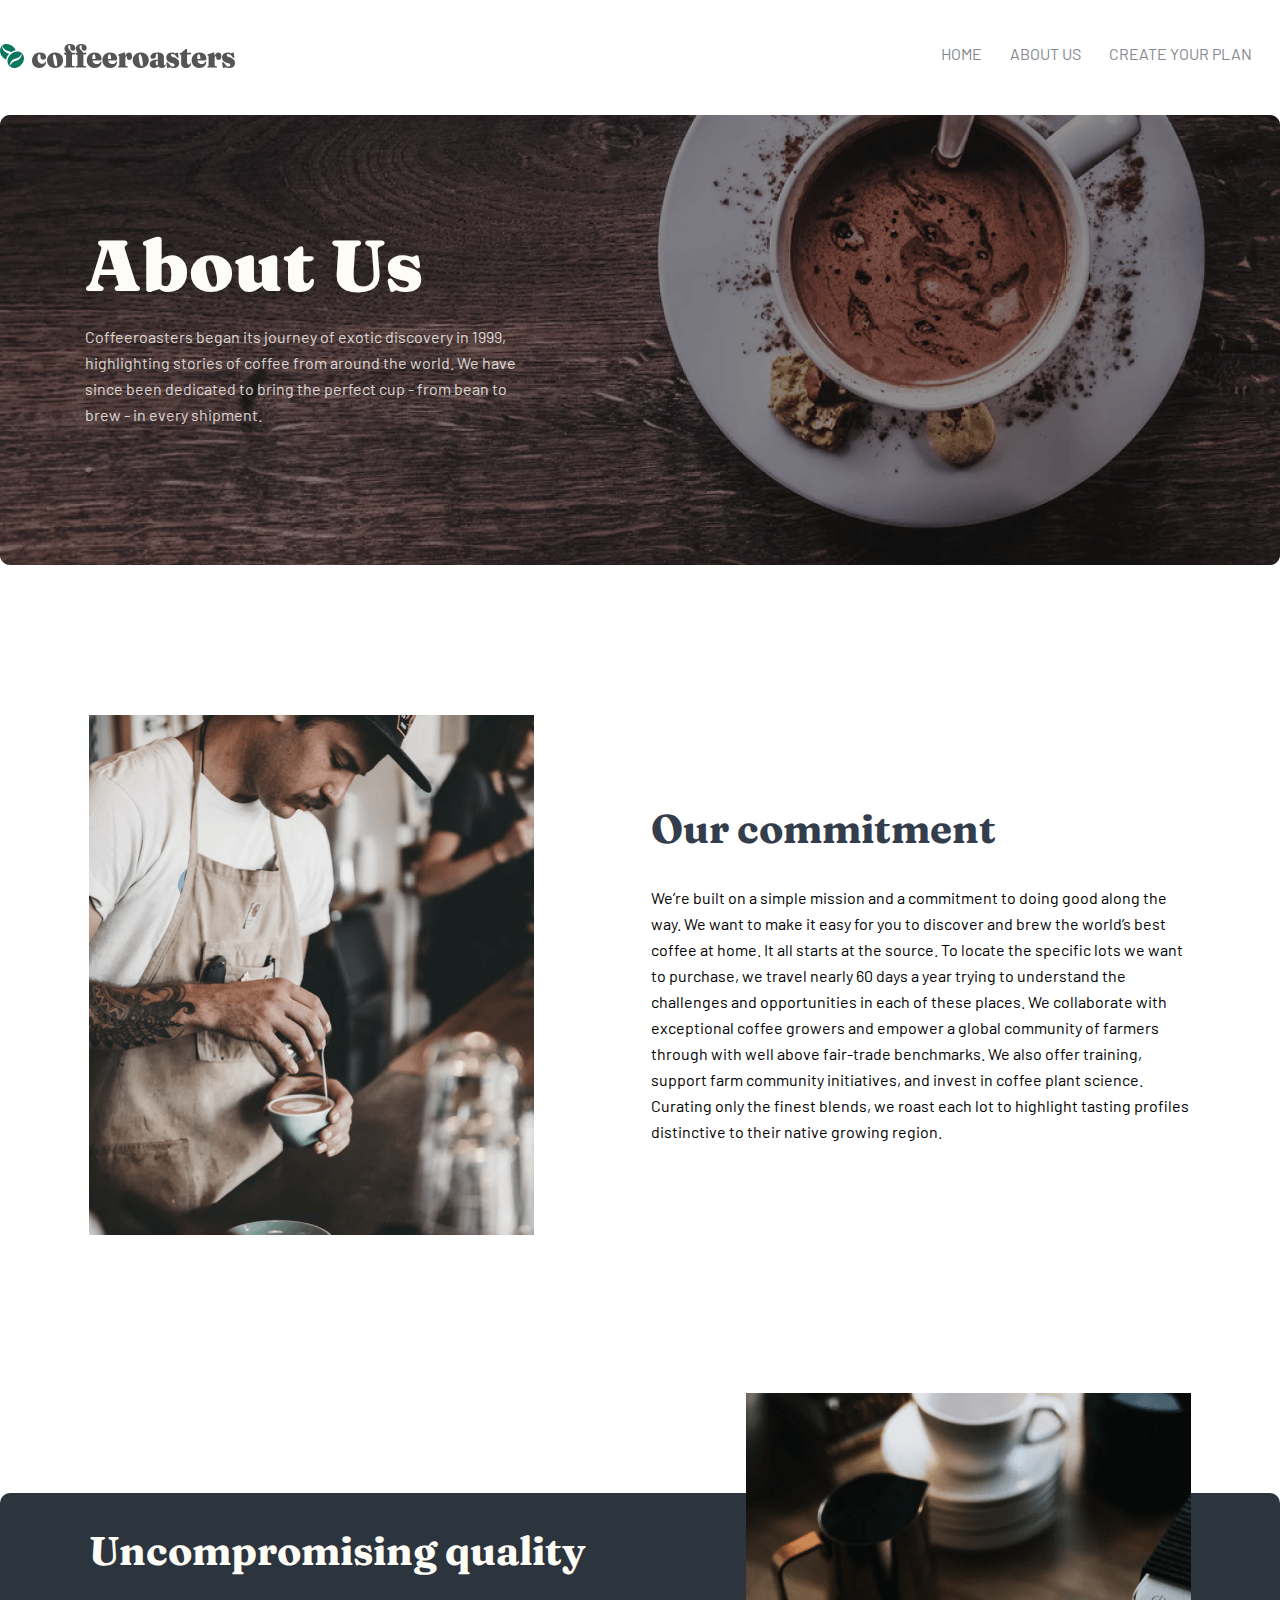
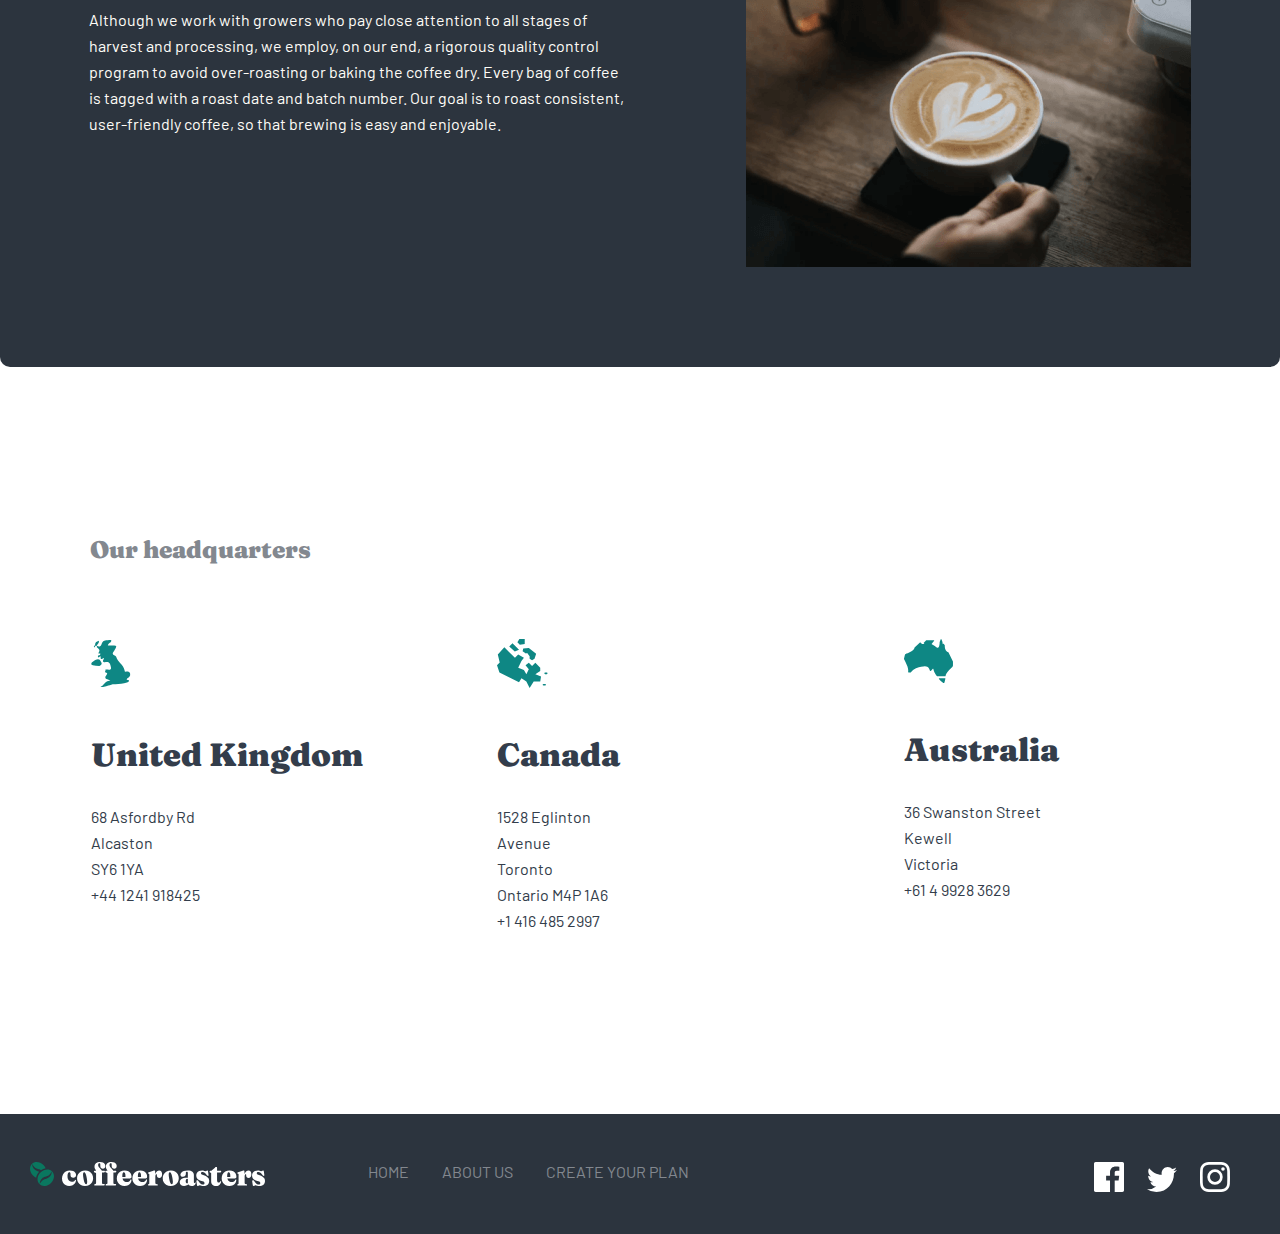
==== html/about.html @ ea072b9b "about qismi qo'shildi" ====
<!DOCTYPE html>
<html lang="en">
  <head>
    <meta charset="UTF-8" />
    <meta http-equiv="X-UA-Compatible" content="IE=edge" />
    <meta name="viewport" content="width=device-width, initial-scale=1.0" />
    <link rel="stylesheet" href="../css/normalize.css" />
    <link rel="stylesheet" href="../css/style.css" />
    <link rel="stylesheet" href="../css/fonts.css" />
    <!-- <link rel="stylesheet" href="../css/minifire.css" /> -->
    <title>About us</title>
  </head>
  <body>
    <!-- HEADER -->
    <header>
      <div class="header__hero container">
        <a class="hader__hero-logo" href=""
          ><img src="../images/home-img/svg/site-logo.svg" alt=""
        /></a>
        <nav class="hader__hero-nav">
          <ul class="hader__hero-list">
            <li class="header__hero-item">
              <a class="header__hero-link" href="../index.html">HOME</a>
            </li>
            <li class="header__hero-item">
              <a class="header__hero-link" href="">ABOUT US</a>
            </li>
            <li class="header__hero-item">
              <a class="header__hero-link" href="">Create your plan</a>
            </li>
          </ul>
        </nav>
      </div>
    </header>

    <main>
      <!-- section 1 -->
      <section>
        <div class="about__section-one section__one container">
          <h1 class="section__one-title">About Us</h1>
          <p class="section__one-text about__section-one-text">
            Coffeeroasters began its journey of exotic discovery in 1999,
            highlighting stories of coffee from around the world. We have since
            been dedicated to bring the perfect cup - from bean to brew - in
            every shipment.
          </p>
        </div>
      </section>
      <!-- section 2 -->
      <section>
        <div class="about__section-two container">
          <img
            src="../images/about-img/png/Our-commitment.png"
            alt=""
            srcset="
              ../images/about-img/png/Our-commitment.png    1x,
              ../images/about-img/png/Our-commitment@2x.png 2x
            "
            width="445px"
            height="520px"
          />
          <div class="about__section-two-right">
            <h2 class="about__section-two-title">Our commitment</h2>
            <p class="about__section-two-text">
              We’re built on a simple mission and a commitment to doing good
              along the way. We want to make it easy for you to discover and
              brew the world’s best coffee at home. It all starts at the source.
              To locate the specific lots we want to purchase, we travel nearly
              60 days a year trying to understand the challenges and
              opportunities in each of these places. We collaborate with
              exceptional coffee growers and empower a global community of
              farmers through with well above fair-trade benchmarks. We also
              offer training, support farm community initiatives, and invest in
              coffee plant science. Curating only the finest blends, we roast
              each lot to highlight tasting profiles distinctive to their native
              growing region.
            </p>
          </div>
        </div>
      </section>

      <!-- section 3 -->
      <section>
        <div class="about__section-three container">
          <div class="about__section-three-right">
            <h2 class="about__section-three-title">Uncompromising quality</h2>
            <p class="about__section-three-text">
              Although we work with growers who pay close attention to all
              stages of harvest and processing, we employ, on our end, a
              rigorous quality control program to avoid over-roasting or baking
              the coffee dry. Every bag of coffee is tagged with a roast date
              and batch number. Our goal is to roast consistent, user-friendly
              coffee, so that brewing is easy and enjoyable.
            </p>
          </div>
          <img
            src="../images/about-img/png/Uncompromising-quality.png"
            alt=""
            srcset="
              ../images/about-img/png/Uncompromising-quality.png,
              ../images/about-img/png/Uncompromising-quality.png@2x.png 2x
            "
            width="445px"
            height="474px"
          />
        </div>
      </section>

      <!-- section 4 -->
      <section>
        <div class="about__section-four container">
          <h4 class="about__section-four-title">Our headquarters</h4>
          <div class="about__section-four-boxs">
            <div class="about__section-four-box">
              <img src="../images/about-img/svg/United-Kingdom.svg " alt="" width="40" height="49" />
              <h1 class="about__section-four-h1">United Kingdom</h1>
              <p class="about__section-four-text">
                68 Asfordby Rd <br> Alcaston <br> SY6 1YA <br>
                <a class="about__section-four-link" href="+44 1241 918425">+44 1241 918425</a>
              </p>
            </div>
            <div class="about__section-four-box">
              <img src="../images/about-img/svg/Canada.svg " alt="" width="51" height="49" />
              <h1 class="about__section-four-h1">Canada</h1>
              <p class="about__section-four-text">
                1528 Eglinton Avenue <br> Toronto <br> Ontario M4P 1A6 <br>
                <a class="about__section-four-link" href="+1 416 485 2997">+1 416 485 2997</a>
              </p>
            </div>
            <div class="about__section-four-box">
              <img src="../images/about-img/svg/Australia.svg " alt="" width="49" height="44" />
              <h1 class="about__section-four-h1">Australia</h1>
              <p class="about__section-four-text">36 Swanston Street <br>
                Kewell <br>
                Victoria <br>
                <a class="about__section-four-link" href="+61 4 9928 3629">+61 4 9928 3629</a></p>
            </div>
          </div>
        </div>
      </section>
    </main>

    <!-- FOOTER -->
    <footer>
      <div class="footer container">
        <div class="footer__mini">
          <a class="footer-logo" href=""
            ><svg
              xmlns="http://www.w3.org/2000/svg"
              width="235"
              height="24"
              fill="none"
            >
              <path
                fill="#fff"
                fill-rule="evenodd"
                d="M74.751 22.86c0 .506-.255.76-.766.76H64.99a.745.745 0 0 1-.53-.19c-.136-.127-.204-.306-.204-.537a.77.77 0 0 1 .139-.48.977.977 0 0 1 .431-.297l.701-.215a.73.73 0 0 0 .408-.314c.098-.154.147-.375.147-.661v-9.554a.643.643 0 0 0-.115-.389c-.076-.104-.217-.2-.423-.289l-.946-.314c-.25-.121-.429-.25-.537-.388a.789.789 0 0 1-.163-.504c0-.199.067-.361.203-.488l.054-.045a.83.83 0 0 1 .508-.145h1.43l-.01-.097a1.345 1.345 0 0 0-.23-.556l-.554-.802a5.237 5.237 0 0 1-.554-1.066c-.163-.413-.244-.923-.244-1.529 0-1.443.489-2.597 1.466-3.462C66.944.433 68.336 0 70.14 0c1.163 0 2.127.187 2.893.562.766.375 1.34.873 1.72 1.496.38.622.57 1.303.57 2.041 0 .87-.226 1.524-.677 1.959-.45.435-1.029.653-1.735.653-.783 0-1.413-.254-1.891-.76-.478-.507-.717-1.18-.717-2.017V2.463c0-.386-.076-.67-.228-.851-.152-.182-.386-.273-.701-.273-.402 0-.706.138-.913.413-.206.276-.31.672-.31 1.19 0 .53.123 1.025.367 1.488.245.463.546.895.905 1.297.358.402.717.788 1.076 1.157.358.37.66.733.904 1.091l.07.108c.132.214.22.428.264.64l.015.087h2.414c.25 0 .442.052.578.157.136.105.204.267.204.488 0 .33-.141.6-.424.81-.282.209-.728.313-1.336.313H72.03v10.298c0 .309.046.546.138.71a.589.589 0 0 0 .448.298l1.402.215c.25.033.435.113.554.24.12.127.18.3.18.52Zm-32.092.38c-.978.474-2.118.71-3.422.71-1.38 0-2.616-.292-3.708-.876a6.4 6.4 0 0 1-2.584-2.537c-.63-1.107-.945-2.454-.945-4.041 0-1.532.329-2.901.986-4.108a7.379 7.379 0 0 1 2.746-2.86c1.174-.699 2.543-1.049 4.108-1.049 1.336 0 2.463.199 3.382.595.918.397 1.619.934 2.102 1.612a3.82 3.82 0 0 1 .726 2.273c0 .881-.253 1.573-.758 2.074-.506.501-1.193.752-2.062.752-.891 0-1.568-.256-2.03-.768-.461-.513-.692-1.215-.692-2.108v-1.058c0-.54-.098-.947-.294-1.223-.195-.275-.472-.413-.83-.413-.36 0-.682.146-.97.438-.288.292-.511.73-.669 1.314-.157.584-.236 1.306-.236 2.165 0 1.234.182 2.27.546 3.108.364.837.861 1.465 1.491 1.884.63.419 1.348.628 2.152.628s1.477-.118 2.02-.355c.544-.237.962-.637 1.256-1.199.163-.154.29-.253.383-.297a.622.622 0 0 1 .269-.066.374.374 0 0 1 .269.157c.07.093.1.24.09.438-.088 1.08-.42 2.033-.995 2.86-.576.826-1.353 1.476-2.33 1.95Zm16.568-.33c-1.222.671-2.643 1.007-4.262 1.007-1.576 0-2.958-.328-4.148-.983a7.068 7.068 0 0 1-2.78-2.72c-.662-1.156-.993-2.495-.993-4.016 0-1.454.347-2.763 1.043-3.925.695-1.163 1.657-2.086 2.885-2.769 1.227-.683 2.64-1.025 4.237-1.025 1.587 0 2.972.33 4.156.992a7.106 7.106 0 0 1 2.771 2.744c.663 1.168.994 2.518.994 4.05 0 1.454-.345 2.757-1.035 3.909-.69 1.151-1.646 2.063-2.868 2.735Zm-3.023-.712c-.337.067-.666-.082-.986-.446-.321-.364-.625-.975-.913-1.835-.288-.86-.563-1.989-.823-3.388-.25-1.4-.392-2.551-.424-3.455-.033-.903.032-1.586.196-2.05.163-.462.412-.732.75-.81.336-.065.665.083.985.447.32.364.628.975.921 1.835.294.86.57 1.989.831 3.388.261 1.4.405 2.554.432 3.463.027.91-.043 1.595-.212 2.058-.168.463-.42.727-.758.793Zm29.158 1.422c.51 0 .766-.254.766-.76 0-.22-.06-.394-.18-.521-.119-.127-.304-.207-.553-.24l-1.402-.215a.589.589 0 0 1-.448-.297c-.093-.165-.139-.402-.139-.711V10.578h1.157c.609 0 1.054-.104 1.337-.313.282-.21.423-.48.423-.81 0-.22-.067-.383-.203-.488-.136-.105-.329-.157-.579-.157h-2.414l-.015-.087a1.998 1.998 0 0 0-.264-.64l-.07-.108a8.285 8.285 0 0 0-.904-1.09c-.359-.37-.717-.756-1.076-1.158a6.525 6.525 0 0 1-.904-1.297 3.138 3.138 0 0 1-.367-1.488c0-.518.103-.914.31-1.19.206-.275.51-.413.912-.413.315 0 .55.09.701.273.152.181.228.465.228.85v1.472c0 .837.24 1.51.718 2.016.478.507 1.108.76 1.89.76.706 0 1.285-.217 1.736-.652.45-.435.676-1.088.676-1.959 0-.738-.19-1.419-.57-2.041-.38-.623-.954-1.121-1.72-1.496S82.678 0 81.515 0c-1.803 0-3.194.433-4.172 1.298-.978.865-1.467 2.019-1.467 3.462 0 .606.081 1.116.245 1.53.163.412.347.768.554 1.065l.554.802c.122.178.198.363.229.556l.011.097h-1.43a.83.83 0 0 0-.509.145L75.477 9a.637.637 0 0 0-.204.488c0 .198.054.366.163.504.109.137.288.267.538.388l.945.314c.207.088.348.185.424.29a.643.643 0 0 1 .114.388v9.554c0 .286-.049.507-.147.66a.73.73 0 0 1-.407.315l-.701.215a.977.977 0 0 0-.432.297.77.77 0 0 0-.138.48c0 .231.067.41.203.537.136.127.313.19.53.19h8.997Zm12.762-.48c-1.054.54-2.271.81-3.651.81-1.521 0-2.858-.316-4.01-.95a6.822 6.822 0 0 1-2.697-2.661c-.647-1.14-.97-2.46-.97-3.959 0-1.576.313-2.956.937-4.14a6.684 6.684 0 0 1 2.714-2.769c1.184-.661 2.608-.992 4.27-.992 1.413 0 2.63.279 3.651.835 1.022.557 1.807 1.311 2.355 2.264.549.954.823 2.014.823 3.182 0 .507-.135.907-.407 1.199l-.065.064c-.268.25-.637.374-1.108.374h-7.451l.016.076c.197.907.535 1.634 1.013 2.18.815.931 1.901 1.397 3.26 1.397.869 0 1.638-.199 2.306-.596.668-.396 1.116-.947 1.344-1.652.131-.144.248-.24.351-.29a.64.64 0 0 1 .269-.074c.108 0 .201.044.277.132.076.088.114.237.114.447a5.31 5.31 0 0 1-.88 2.966c-.587.898-1.407 1.617-2.461 2.157Zm-5.78-8.068a12.888 12.888 0 0 1-.023-.791c0-1.036.076-1.851.229-2.446.152-.595.347-1.017.586-1.265.24-.248.506-.372.799-.372.38 0 .736.325 1.067.976.332.65.498 1.73.498 3.24 0 .462-.207.693-.62.693h-2.533l-.002-.035Zm21.361 8.069c-1.054.54-2.271.81-3.651.81-1.521 0-2.857-.317-4.009-.951a6.825 6.825 0 0 1-2.698-2.661c-.646-1.14-.969-2.46-.969-3.959 0-1.576.312-2.956.937-4.14a6.682 6.682 0 0 1 2.714-2.769c1.184-.661 2.607-.992 4.27-.992 1.412 0 2.629.279 3.651.835 1.021.557 1.806 1.311 2.355 2.264.549.954.823 2.014.823 3.182 0 .507-.136.907-.407 1.199l-.065.064c-.268.25-.638.374-1.109.374h-7.451l.016.076c.198.907.536 1.634 1.013 2.18.815.931 1.902 1.397 3.26 1.397.869 0 1.638-.199 2.306-.596.669-.396 1.117-.947 1.345-1.652.13-.144.247-.24.35-.29a.644.644 0 0 1 .269-.074c.109 0 .201.044.277.132.076.088.114.237.114.447a5.31 5.31 0 0 1-.88 2.966c-.586.898-1.407 1.617-2.461 2.157Zm-5.779-8.07a13.39 13.39 0 0 1-.023-.79c0-1.036.076-1.851.228-2.446.152-.595.348-1.017.587-1.265s.505-.372.799-.372c.38 0 .736.325 1.067.976.331.65.497 1.73.497 3.24 0 .462-.206.693-.619.693h-2.534l-.002-.035Zm19.674 8.342c-.136.138-.334.207-.595.207h-8.149c-.239 0-.427-.066-.563-.198-.135-.133-.203-.315-.203-.546 0-.176.04-.322.122-.438.081-.116.193-.223.334-.322l.375-.15a.55.55 0 0 0 .293-.313c.055-.143.082-.38.082-.71v-8.398c0-.264-.03-.454-.09-.57a.619.619 0 0 0-.301-.272l-.424-.05a1.04 1.04 0 0 1-.334-.281.637.637 0 0 1-.106-.38c0-.177.054-.334.163-.471.108-.138.293-.257.554-.356l4.629-1.339c.271-.11.499-.187.684-.231a2.09 2.09 0 0 1 .473-.066c.185 0 .323.066.415.198l.03.048c.076.138.129.36.158.663l.124 2.568.028-.094a6.54 6.54 0 0 1 .182-.515c.397-.986.921-1.72 1.573-2.199.652-.479 1.364-.719 2.135-.719.934 0 1.652.314 2.151.942.5.629.75 1.582.75 2.86 0 1.267-.261 2.198-.782 2.793-.522.595-1.195.893-2.021.893-.804 0-1.399-.204-1.785-.612-.386-.407-.589-.986-.611-1.735l-.016-.661c-.011-.254-.06-.452-.147-.595-.087-.144-.228-.215-.424-.215-.195 0-.367.102-.513.306-.147.203-.258.515-.334.933-.076.42-.114.954-.114 1.604v5.818c0 .309.048.554.146.736.098.181.25.294.457.338l1.222.248c.228.033.391.119.489.256a.82.82 0 0 1 .147.488c0 .22-.068.4-.204.537Zm13.031.504c1.619 0 3.039-.336 4.262-1.008 1.222-.672 2.178-1.584 2.868-2.735.69-1.152 1.035-2.455 1.035-3.91 0-1.531-.331-2.881-.994-4.05a7.104 7.104 0 0 0-2.771-2.743c-1.184-.661-2.569-.992-4.156-.992-1.597 0-3.01.342-4.238 1.025-1.227.683-2.189 1.606-2.884 2.769-.696 1.162-1.043 2.47-1.043 3.925 0 1.521.331 2.86.994 4.017a7.068 7.068 0 0 0 2.779 2.719c1.189.655 2.572.983 4.148.983Zm.252-2.165c.321.364.65.513.986.446.337-.066.59-.33.758-.793.169-.463.239-1.149.212-2.058-.027-.909-.171-2.063-.432-3.463s-.538-2.529-.831-3.388c-.293-.86-.6-1.471-.921-1.835-.32-.364-.649-.512-.986-.446-.337.077-.587.347-.75.81-.163.463-.228 1.146-.195 2.05.032.903.174 2.055.423 3.454.261 1.4.536 2.529.824 3.388.288.86.592 1.471.912 1.835Zm20.838 2.198c.913 0 1.663-.168 2.249-.504.587-.336 1.024-.735 1.312-1.198.288-.463.432-.887.432-1.273a.748.748 0 0 0-.106-.413.323.323 0 0 0-.285-.165.323.323 0 0 0-.147.033.331.331 0 0 0-.114.099c-.054.198-.138.336-.252.413a.644.644 0 0 1-.367.116c-.185 0-.323-.064-.416-.19-.092-.127-.138-.295-.138-.504v-7.306c0-1.455-.492-2.581-1.475-3.38-.984-.8-2.524-1.199-4.621-1.199-1.63 0-2.991.204-4.083.612-1.092.408-1.912.928-2.461 1.562-.548.633-.823 1.28-.823 1.942 0 .705.204 1.242.611 1.612.408.369.997.553 1.769.553.945 0 1.689-.256 2.233-.768.543-.513.815-1.177.815-1.992v-1.256c0-.309.095-.548.285-.72.19-.17.426-.255.709-.255.304 0 .546.113.725.338.179.226.269.532.269.918v4.818l-.087-.019a5.463 5.463 0 0 0-.911-.087l-.175-.002c-2.337 0-4.078.397-5.224 1.19-1.146.794-1.72 1.901-1.72 3.323 0 1.08.394 1.967 1.182 2.661.788.694 1.834 1.041 3.137 1.041a6.31 6.31 0 0 0 2.739-.603c.635-.302 1.152-.698 1.549-1.188l.023-.03.024.075c.125.357.354.677.688.96l.103.084c.603.468 1.454.702 2.551.702Zm-5.615-3.115a1.25 1.25 0 0 0 1.052.537l.093-.003c.185-.013.364-.065.538-.155l.053-.03v-4.242l-.081-.025a2.533 2.533 0 0 0-.652-.074c-.424 0-.764.198-1.019.595-.255.397-.383.98-.383 1.752 0 .738.133 1.287.399 1.645ZM173.212 24c1.934 0 3.417-.446 4.449-1.339 1.033-.892 1.549-2.11 1.549-3.653 0-.936-.174-1.757-.522-2.462-.348-.706-.956-1.331-1.825-1.877-.87-.545-2.092-1.06-3.668-1.545-.586-.187-1.04-.377-1.361-.57-.32-.193-.54-.4-.66-.62a1.474 1.474 0 0 1-.179-.71c0-.376.136-.678.408-.91.271-.231.673-.347 1.206-.347.739 0 1.437.248 2.094.744.657.496 1.383 1.344 2.176 2.545.206.254.413.438.619.554.207.116.402.151.587.107a.576.576 0 0 0 .424-.454c.054-.237.043-.576-.033-1.017l-.424-3.041c-.043-.32-.125-.545-.244-.678a.607.607 0 0 0-.473-.198c-.174 0-.391.06-.652.182-.26.121-.519.245-.774.372-.255.126-.448.19-.578.19-.12 0-.297-.066-.53-.199-.234-.132-.562-.264-.986-.396-.424-.133-.973-.199-1.646-.199-1.12 0-2.127.204-3.024.612-.896.408-1.603.989-2.119 1.744-.516.754-.774 1.655-.774 2.702 0 .926.193 1.736.579 2.43.386.694.975 1.29 1.768 1.785.793.496 1.793.898 2.999 1.207.782.209 1.383.421 1.801.636.418.215.706.45.864.703.158.253.236.534.236.843 0 .407-.136.743-.407 1.008-.272.264-.685.396-1.239.396a3.415 3.415 0 0 1-1.491-.338c-.473-.226-.959-.615-1.459-1.166-.5-.55-1.059-1.306-1.679-2.264a1.524 1.524 0 0 0-.627-.53.84.84 0 0 0-.709.018c-.228.088-.375.275-.44.561-.065.287-.049.64.049 1.058l.505 3.29c.076.33.185.55.326.66.141.11.293.166.456.166.185 0 .41-.06.677-.182l.798-.364c.266-.12.481-.181.644-.181.163 0 .378.06.644.181.266.122.614.243 1.043.364.429.121.97.182 1.622.182Zm15.451-.62c-.717.38-1.565.57-2.543.57-1.651 0-2.893-.402-3.724-1.206-.831-.805-1.247-2.072-1.247-3.802v-7.47c0-.232-.022-.409-.065-.53-.043-.121-.152-.22-.326-.297l-.766-.248c-.185-.088-.304-.196-.359-.323a1.204 1.204 0 0 1-.081-.47c0-.232.081-.422.244-.57a.861.861 0 0 1 .603-.224h.799a.543.543 0 0 0 .31-.116c.108-.077.255-.231.44-.463l3.015-2.529a2.83 2.83 0 0 1 .652-.603 1.21 1.21 0 0 1 .652-.206c.25 0 .445.077.587.231l.044.055c.112.154.168.378.168.672l-.001 2.959h3.407c.239 0 .424.052.554.157.131.105.196.267.196.488 0 .308-.136.572-.408.793l-.06.046c-.274.19-.689.284-1.244.284h-2.445l.001 7.538c0 .826.138 1.438.415 1.834.277.397.682.596 1.214.596.229 0 .441-.05.636-.15.196-.099.372-.228.53-.388a4.42 4.42 0 0 0 .448-.537c.141-.198.277-.397.408-.595a.242.242 0 0 1 .285.058c.081.082.117.25.106.504-.076.893-.324 1.678-.742 2.355a4.364 4.364 0 0 1-1.703 1.587Zm10.676.57c1.379 0 2.596-.27 3.65-.81 1.054-.54 1.875-1.259 2.462-2.157.586-.898.88-1.887.88-2.966 0-.21-.038-.359-.114-.447a.356.356 0 0 0-.278-.132.636.636 0 0 0-.268.074 1.24 1.24 0 0 0-.351.29c-.228.705-.676 1.256-1.345 1.652-.668.397-1.437.596-2.306.596-1.358 0-2.445-.466-3.26-1.397-.477-.546-.815-1.273-1.013-2.18l-.016-.076h7.451c.472 0 .841-.125 1.109-.373l.065-.065c.271-.292.407-.692.407-1.199 0-1.168-.274-2.228-.823-3.181-.549-.954-1.334-1.708-2.355-2.265-1.022-.556-2.238-.835-3.651-.835-1.662 0-3.086.33-4.27.992a6.682 6.682 0 0 0-2.714 2.769c-.625 1.184-.937 2.564-.937 4.14 0 1.499.323 2.818.97 3.959A6.816 6.816 0 0 0 195.329 23c1.152.634 2.488.95 4.01.95Zm-2.152-9.669c0 .274.008.537.023.79l.002.036h2.534c.413 0 .619-.231.619-.694 0-1.51-.165-2.59-.497-3.24-.331-.65-.687-.975-1.067-.975-.294 0-.56.124-.799.372s-.435.67-.587 1.265c-.152.595-.228 1.41-.228 2.446Zm19.102 9.339c.261 0 .459-.069.595-.207a.732.732 0 0 0 .204-.537.82.82 0 0 0-.147-.488c-.098-.137-.261-.223-.489-.256l-1.222-.248a.647.647 0 0 1-.457-.338c-.097-.182-.146-.427-.146-.736v-5.818c0-.65.038-1.185.114-1.604.076-.418.187-.73.334-.934.147-.203.318-.305.513-.305.196 0 .337.071.424.215.087.143.136.341.147.595l.016.66c.022.75.225 1.329.611 1.736.386.408.981.612 1.785.612.826 0 1.499-.298 2.021-.893.522-.595.782-1.526.782-2.793 0-1.278-.25-2.231-.749-2.86-.5-.628-1.217-.942-2.152-.942-.771 0-1.483.24-2.135.72-.652.479-1.176 1.212-1.573 2.198a6.973 6.973 0 0 0-.182.515l-.028.095-.124-2.569c-.029-.304-.081-.525-.158-.663l-.029-.048c-.093-.132-.231-.198-.416-.198-.13 0-.288.022-.473.066a4.95 4.95 0 0 0-.684.231l-4.629 1.34c-.261.098-.446.217-.554.355a.738.738 0 0 0-.163.47c0 .155.035.282.106.38.07.1.182.194.334.282l.424.05a.619.619 0 0 1 .301.272c.06.116.09.306.09.57v8.397c0 .33-.027.568-.082.71a.55.55 0 0 1-.293.315l-.375.149c-.141.099-.253.206-.334.322a.739.739 0 0 0-.122.438c0 .231.068.413.203.546.136.132.324.198.563.198h8.149Zm17.163-.959c-1.033.893-2.516 1.339-4.45 1.339-.652 0-1.192-.06-1.622-.182a7.492 7.492 0 0 1-1.043-.364c-.266-.12-.481-.181-.644-.181-.163 0-.377.06-.643.181l-.799.364c-.266.121-.492.182-.676.182a.731.731 0 0 1-.457-.165c-.141-.11-.25-.33-.326-.661l-.505-3.29c-.098-.418-.114-.771-.049-1.058.065-.286.212-.473.44-.561a.84.84 0 0 1 .709-.017c.234.1.443.275.628.529.619.958 1.179 1.713 1.678 2.264.5.551.987.94 1.459 1.166.473.226.97.338 1.492.338.554 0 .967-.132 1.238-.396.272-.265.408-.6.408-1.009 0-.308-.079-.589-.237-.843-.157-.253-.445-.487-.863-.702-.419-.215-1.019-.427-1.801-.636-1.207-.309-2.206-.711-2.999-1.207-.794-.496-1.383-1.09-1.769-1.785-.386-.694-.578-1.504-.578-2.43 0-1.047.258-1.948.774-2.702.516-.755 1.222-1.336 2.119-1.744.896-.408 1.904-.612 3.023-.612.674 0 1.222.066 1.646.199.424.132.753.264.986.396.234.133.41.199.53.199.13 0 .323-.064.579-.19.255-.127.513-.251.774-.372.26-.121.478-.182.652-.182.195 0 .353.066.472.198.12.133.201.358.245.678l.424 3.041c.076.441.086.78.032 1.017a.573.573 0 0 1-.424.454c-.184.044-.38.009-.586-.107-.207-.116-.413-.3-.62-.554-.793-1.2-1.518-2.05-2.176-2.545-.657-.496-1.355-.744-2.094-.744-.532 0-.934.116-1.206.347a1.136 1.136 0 0 0-.408.91c0 .253.06.49.18.71.119.22.339.427.66.62.32.193.774.383 1.361.57 1.575.485 2.798 1 3.667 1.545.869.546 1.478 1.171 1.825 1.877.348.705.522 1.526.522 2.462 0 1.543-.516 2.76-1.548 3.653Z"
                clip-rule="evenodd"
              />
              <path
                fill="#0A775F"
                fill-rule="evenodd"
                d="M13.49 3.003C9.974-.51 4.765-1.014 1.876 1.878-1.013 4.768-.508 9.978 3 13.49a10.606 10.606 0 0 0 3.153 2.164c.374-2.17 1.444-4.257 3.07-5.97a23.037 23.037 0 0 0-1.666-.511c-3.41-.936-5.106-3.782-5.502-7.118.328.394.626.807.923 1.219.577.8 1.15 1.594 1.929 2.234 1.21.997 2.538 1.381 3.992 1.802l.168.05a7.17 7.17 0 0 1 1.836.84c1.443-1.055 3.07-1.757 4.75-2.047a10.573 10.573 0 0 0-2.164-3.151ZM7.545 16.489c.224-2.173 1.277-4.299 2.964-5.986 3.515-3.512 8.724-4.019 11.613-1.125 2.89 2.89 2.387 8.1-1.126 11.613-1.688 1.688-3.813 2.74-5.987 2.965-.29.029-.576.044-.856.044-1.87 0-3.539-.655-4.769-1.886-1.416-1.414-2.07-3.412-1.839-5.625Zm5.14 1.784c1.153-.88 2.4-1.227 3.755-1.598 3.411-.936 5.105-3.781 5.502-7.117-.325.391-.62.802-.916 1.21-.578.803-1.154 1.6-1.935 2.243-1.214.998-2.546 1.383-4.006 1.806l-.155.045c-3.338.969-4.988 3.79-5.369 7.074.33-.395.63-.805.93-1.213.65-.886 1.293-1.761 2.195-2.45Z"
                clip-rule="evenodd"
              /></svg
          ></a>
          <nav class="footer-nav">
            <ul class="footer-list">
              <li class="footer-item">
                <a class="footer-link" href="">HOME</a>
              </li>
              <li class="footer-item">
                <a class="footer-link" href="">ABOUT US</a>
              </li>
              <li class="footer-item">
                <a class="footer-link" href="">Create your plan</a>
              </li>
            </ul>
          </nav>
        </div>
        <div class="icons">
          <a class="footer__icon" href=""
            ><svg
              xmlns="http://www.w3.org/2000/svg"
              width="30"
              height="30"
              fill="none"
            >
              <path
                fill="white"
                d="M28.344 0H1.656C.741 0 0 .741 0 1.656v26.689C0 29.259.741 30 1.656 30h14.369V18.383h-3.91v-4.528h3.91v-3.339c0-3.875 2.366-5.985 5.824-5.985 1.656 0 3.078.124 3.494.179v4.05l-2.398.001c-1.88 0-2.244.894-2.244 2.204v2.891h4.484l-.584 4.528h-3.9V30h7.645C29.26 30 30 29.259 30 28.344V1.656C30 .741 29.259 0 28.344 0Z"
              /></svg
          ></a>
          <a class="footer__icon" href=""
            ><svg
              xmlns="http://www.w3.org/2000/svg"
              width="30"
              height="25"
              fill="none"
            >
              <path
                fill="white"
                d="M30 2.96c-1.104.502-2.29.84-3.535.993A6.296 6.296 0 0 0 29.171.461a12.145 12.145 0 0 1-3.909 1.532A6.075 6.075 0 0 0 20.77 0c-3.974 0-6.894 3.802-5.996 7.748C9.66 7.486 5.125 4.973 2.089 1.155.476 3.99 1.252 7.702 3.993 9.58a6.014 6.014 0 0 1-2.787-.79c-.067 2.925 1.977 5.66 4.936 6.269a6.02 6.02 0 0 1-2.78.107c.783 2.508 3.056 4.332 5.75 4.383A12.156 12.156 0 0 1 0 22.165 17.112 17.112 0 0 0 9.435 25c11.428 0 17.884-9.897 17.494-18.773A12.713 12.713 0 0 0 30 2.96Z"
              /></svg
          ></a>
          <a class="footer__icon" href=""
            ><svg
              xmlns="http://www.w3.org/2000/svg"
              width="30"
              height="30"
              fill="none"
            >
              <path
                fill="white"
                fill-rule="evenodd"
                d="M15 0c-4.074 0-4.584.018-6.184.09C3.37.34.341 3.362.091 8.815.018 10.416 0 10.926 0 15s.018 4.585.09 6.185c.25 5.448 3.272 8.475 8.725 8.725 1.601.073 2.111.09 6.185.09s4.585-.017 6.185-.09c5.443-.25 8.478-3.273 8.724-8.725.074-1.6.091-2.111.091-6.185s-.017-4.584-.09-6.184C29.665 3.374 26.639.341 21.186.091 19.585.018 19.074 0 15 0Zm0 2.704c4.005 0 4.48.015 6.063.087 4.065.185 5.963 2.114 6.148 6.15.073 1.58.087 2.055.087 6.06 0 4.007-.015 4.48-.087 6.062-.186 4.03-2.08 5.963-6.148 6.148-1.583.073-2.055.088-6.063.088-4.005 0-4.48-.015-6.061-.088-4.075-.186-5.964-2.123-6.149-6.15-.072-1.58-.087-2.055-.087-6.06 0-4.006.016-4.48.087-6.062.186-4.034 2.08-5.964 6.149-6.149 1.582-.071 2.056-.086 6.061-.086ZM7.297 15a7.703 7.703 0 1 1 15.406 0 7.703 7.703 0 0 1-15.406 0ZM15 20a5 5 0 1 1 0-10 5 5 0 0 1 0 10Zm6.206-13.007a1.8 1.8 0 1 1 3.601.002 1.8 1.8 0 0 1-3.6-.002Z"
                clip-rule="evenodd"
              /></svg
          ></a>
        </div>
      </div>
    </footer>
  </body>
</html>
---- css/style.css ----
*::after,
*::before,
*{
    box-sizing: border-box;
    margin: 0;
    padding: 0;
}
html{
    height: 100%;
    font-size: 62.5%;
}
body{
    height: 100%;
    font-family: "Barlow";
    width: 100%;
    font-weight: 400;
    font-size: 1.6rem;
    display: flex;
    flex-direction: column;
}
.container{
    width: 100%;
    max-width: 1300px;
    margin: 0 auto ;
    padding: 0 30px;
}
main{
    flex-grow: 1;
}
ul li{
    list-style-type: none;
}
a{
    text-decoration: none;
}
h1, h2, h3, h4, h5, h6{
    font-family: "Fraunces 9pt";
} 

:root{
    /* color */
    --primary-color: #0E8784;
    --secondary-color: #333D4B;
    --pale-orange: #FDD6BA;
    --light-cream-big: #FEFCF7;
    --grey: #83888F;

    /* buttons-color */
    --button-hover: #66D2CF;
    --button-disabled: #E2DEDB;

    /* option color */
    --option-defoult-color: #F4F1EB;
    --option-hover-color: var(--pale-orange);

    /* font size */
    --main-font-size: 1.6rem;
    --main-line-height: 1.625;

    /* big title */
    --title-big: 15rem;
    --title-big-line: 0.48;

    /* h1 */
    --h1-size: 7.2rem;
    --h1-line: 1;

    /* h2 */
    --h2-size: 4rem;
    --h2-line: 1.2;

    /* font-weight */
    --main-font-weight: 400;

    /* font_family */
    --main-font:  "Barlow", 'Gill Sans', 'Gill Sans MT', Calibri, 'Trebuchet MS', sans-serif;

    /* nav size */

    --nav-font-size:1.2rem;
    --nav-line: 1.25;
}

/* header */
.header__hero {
    display: flex;
    justify-content: space-between;
    padding: 44px 0 ;
}
.hader__hero-list {
    display: flex;
}
.header__hero-item{
    margin-right: 28px;
}
.header__hero-link {
    text-transform: uppercase;
    color: var(--grey);
}
.header__hero-link:hover {
    color: var(--secondary-color);
}

/* main */
/* section 1 */

.section__one {
    width: auto;
    height: 600px;
    background-image: url(../images/home-img/png/Bitmap.png);
    padding: 114px 0;
    padding-left: 85px;
    background-position: cover;
    background-repeat: no-repeat;
}
.section__one-title {
    width: 493px;
    height: 145px;
    font-weight: 900;
    font-size: 7.2rem;
    line-height: 7.2rem;
    color: var(--light-cream-big);
}
.section__one-text {
    width: 445px;
    height: 78px;
    font-weight: 400;
    font-size: 1.6rem;
    line-height: 26px;
    color: var(--light-cream-big);
    margin-top: 32px;
    opacity: 80%;

}
.section__one-link {
    width: 217px;
    height: 56px;
    display: inline-block;
    margin-top: 56px;
    background-color: var(--primary-color);
    color: var(--light-cream-big);
    font-size: 1.8rem;
    line-height: 25px;
    font-weight: 900;
    font-family: "Fraunces 9pt";
    padding-top: 13px;
    padding-left: 38px;
    border-radius: 6px;
}
.section__one-link:hover {
    background-color: var(--button-hover);
}
/* section 2 */

.section__two {
    background-image: url(../images/home-img/png/Group-13.png);
    background-repeat: no-repeat;
    margin-left: 50px;
}
.section__two-mini{
    display: flex;
    padding-top: 130px;
    justify-content: center;
    margin-left: -50px;
}
.section__two-box {
    width: 256px;
    height: 398px;
    text-align: center;
    margin: 0 15px;
}
.section__two-title {
    width: 255px;
    height: 32px;
    color: var(--grey);
    font-size: 3.2rem;
    line-height: 32px;
    margin-top: 71px;
}
.section__two-text {
    width: 255px;
    height: 78px;
    font-size: 1.6rem;
    line-height: 26px;
    margin-top: 24px;
}
/* section 3 */

.section__three {
    width: auto;
    height: 577px;
    background-color: #2C343E;
    margin-top: 188px;
}
.section__three-mini {
    padding-top: 112px;
    padding-left: 370px;
    text-align: center;
}
.section__three-mini-title {
    font-weight: 900;
    width: 329px;
    height: 48px;
    line-height: 4.8rem;
    font-size: 4rem;
    color: #FEFCF7;
    margin-left: 100px;
}
.section__three-mini-text {
    width: 540px;
    height: 80px;
    font-size: 1.6rem;
    line-height: 2.6rem;
    color: #FEFCF7;
    opacity: 80%;
    margin-top: 32px;
}
.section__three-boxs {
    display: flex;
    justify-content: center;
    margin-top: 86px;
}
.section__three-box {
    width: 350px;
    height: 382px;
    background-color: #0E8784;
    margin: 0 15px;
    text-align: center;
}
.section__three-box-img {
    margin-top: 72px;
}
.section__three-box-title {
    font-weight: 900;
    width: 255px;
    height: 32px;
    color: #FEFCF7;
    font-size: 2.4rem;
    line-height: 32px;
    margin-top: 56px;
    margin-left: 47px;
}
.section__three-box-text {
    width: 255px;
    height: 78px;
    font-size: 1.6rem;
    line-height: 2.6rem;
    color: #FEFCF7;
    margin-top: 24px;
    margin-left: 47px;
}
/* section 4 */
.section__four{
    margin-top: 400px;
}
.boxs{
    margin-top: 80px;
    width: 760px;
    height: 1px;
    border: 2px solid #FDD6BA;
    background-color: #FDD6BA;
    display: flex;
    justify-content: space-between;
    align-items: center;
}
.box {
    display: inline-block;
    width: 31px;
    height: 31px;
    background-color: white;
    border: 2px solid #0E8784;
    border-radius: 100px;
}
.box:nth-child(1) {
    margin-left: -3px;    
}
.box:nth-child(3) {
    margin-left: -40px;    
}
.section__four-boxs {
    display: flex;
    margin-top: 67px;
}
.section__four-box:not(:first-child) {
    margin-left: 95px;
}
.section__four-box-title {
    width: 101px;
    height: 72px;
    font-weight: 900;
    font-size: 7.2rem;
    line-height: 7.2rem;
    color: #FDD6BA;
}
.section__four-box-subtitle {
    width: 255px;
    height: 72px;
    font-weight: 900;
    font-size: 3.2rem;
    line-height: 36px;
    color: #333D4B;
    margin-top: 38px;
}
.section__four-box-text {
    width: 285px;
    height: 130px;
    font-size: 1.6rem;
    line-height: 2.6rem;
    color: #333D4B;
    margin-top: 4.2rem;
}
.section__four-title{
    width: 255px;
    height: 32px;
    font-weight: 900;
    font-size: 2.4rem;
    line-height: 32px;
    color: #83888F;
}
/* footer */
footer{
    margin-top: 200px;
    background-color: #2C343E;
    width: auto;
    height: 120px;
    padding: 48px 0;
}
.footer__mini{
    display: flex;
}
.footer {
    display: flex;
    justify-content: space-between;
}
.footer-nav {
    display: flex;
}
.footer-list {
    display: flex;
    margin-left: 103px;
}
.footer-item:not(:last-child) {
    margin-right: 33px;
}
.footer-link {
    text-transform: uppercase;
    color: #83888F;
}
.footer-link:hover {
    color: #FEFCF7;
}
.footer__icon{
    margin-right: 20px;
}
.footer__icon svg:hover path{
    fill: #FDD6BA;
}


/* ABOUT */
.about__section-one{
    background-image: url(../images/about-img/png/hero-bg-img.png);
}
.about__section-one-text{
    margin-top: -50px;
}
/* section 2 */

.about__section-two {
    display: flex;
    justify-content: space-around;
    align-items: center;
    margin-bottom: 258px;
}
.about__section-two-title {
    font-size: var(--h2-size);
    line-height: var(--h2-line);
    margin-bottom: 32px;
    color: var(--secondary-color);
}
.about__section-two-text {
    width: 540px;
    height: 260px;
    font-size: var(--main-font-size);
    line-height: var(--main-line-height);
}
/* section 3 */
.about__section-three {
    width: auto;
    height: 474px;
    background-color: #2C343E;
    display: flex;
    justify-content: space-around;
    align-items: flex-end;
    color: var( --light-cream-big);
    border-radius: 10px;
    padding-bottom: 100px;
    padding-top: 50px;
    margin-bottom: 168px;
}
.about__section-three-title {
    font-size: var(--h2-size);
    line-height: var(--h2-line);
    margin-bottom: 32px;
    /* color: var( --light-cream-big); */
}
.about__section-three-text {
    width: 540px;
    height: 260px;
    font-size: var(--main-font-size);
    line-height: var(--main-line-height);
}

/* section 4 */
.about__section-four {
    margin-bottom: 168px;
}
.about__section-four-title {
    width: 255px;
    height: 32px;
    font-weight: 900;
    font-size: 2.4rem;
    color: var(--grey);
    margin-bottom: 72px;
    
    margin-left: 60px;
}
.about__section-four-boxs {
    display: flex;
    justify-content: space-around;
}
.about__section-four-box {
    width: 285px;
    height: 107px;

}
.about__section-four-h1 {
    width: 272px;
    height: 36px;
    font-size: 3.2rem;
    font-weight: 900;
    line-height: var(--h2-line);
    margin-bottom: 32px;
    color: var(--secondary-color);
    margin-top: 45px;
}
.about__section-four-text {
    width: 150px;
    height: auto;
    font-weight: var(--main-font-weight);
    color: var(--secondary-color);
    line-height: var(--main-line-height);
}
.about__section-four-link {
    width: 150px;
    height: auto;
    font-weight: var(--main-font-weight);
    color: var(--secondary-color);
    line-height: var(--main-line-height);
}










/* retina */

@media
only screen and (-webkit-min-device-pixel-ratio: 2),
only screen and (   min--moz-device-pixel-ratio: 2),
only screen and (     -o-min-device-pixel-ratio: 2/1),
only screen and (        min-device-pixel-ratio: 2),
only screen and (                min-resolution: 192dpi),
only screen and (                min-resolution: 2dppx) { 


    .section__one {
        background-image: url(../images/png/Bitmap@2x.png);
    }
    .section__two {
        background-image: url(../images/png/Group-13@2x.png);
    }

    /* ABOUT */
    .about__section-one{
        background-image: url(../images/about-img/png/hero-bg-img@2x.png);
    }



}
---- css/fonts.css ----
@font-face {
    font-family: "Fraunces 9pt";
    src: url("../fonts/Fraunces9pt-Bold.woff2") format("woff2"), url("../fonts/Fraunces9pt-Bold.woff") format("woff");
    font-weight: bold;
    font-style: normal;
    font-display: swap;

}

@font-face {
    font-family: "Fraunces 9pt";
    src: url("../fonts/Fraunces9pt-Black.woff2") format("woff2"), url("../fonts/Fraunces9pt-Black.woff") format("woff");
    font-weight: 900;
    font-style: normal;
    font-display: swap;
}

@font-face {
    font-family: "Barlow";
    src: url("../fonts/Barlow-Regular.woff2") format("woff2"), url("../fonts/Barlow-Regular.woff") format("woff");
    font-weight: normal;
    font-style: normal;
    font-display: swap;
}

@font-face {
    font-family: "Barlow";
    src: url("../fonts/Barlow-Bold.woff2") format("woff2"), url("../fonts/Barlow-Bold.woff") format("woff");
    font-weight: bold;
    font-style: normal;
    font-display: swap;
}
---- css/minifire.css ----
*:after,*:before,*{box-sizing:border-box;margin:0;padding:0}html{height:100%;font-size:62.5%}body{height:100%;font-family:"Barlow";width:100%;font-weight:400;font-size:1.6rem;display:flex;flex-direction:column}.container{width:100%;max-width:1300px;margin:0 auto;padding:0 30px}main{flex-grow:1}ul li{list-style-type:none}a{text-decoration:none}h1,h2,h3,h4,h5,h6{font-family:"Fraunces 9pt"}.header__hero{display:flex;justify-content:space-between;padding:44px 0}.hader__hero-list{display:flex}.header__hero-item{margin-right:28px}.header__hero-link{text-transform:uppercase;color:#83888f}.header__hero-link:active{color:#333d4b}.section__one{width:auto;height:600px;background-image:url(../images/png/Bitmap.png);padding:114px 0;padding-left:85px;background-position:cover;background-repeat:no-repeat}.section__one-title{width:493px;height:145px;font-weight:900;font-size:7.2rem;line-height:7.2rem;color:#fefcf7}.section__one-text{width:445px;height:78px;font-weight:400;font-size:1.6rem;line-height:26px;color:#fefcf7;margin-top:32px;opacity:80%}
.section__one-link{width:217px;height:56px;display:inline-block;margin-top:56px;background-color:#0e8784;color:#fefcf7;font-size:1.8rem;line-height:25px;font-weight:900;font-family:"Fraunces 9pt";padding-top:13px;padding-left:38px;border-radius:6px}.section__one-link:active{background-color:#66d2cf}.section__two{background-image:url(../images/png/Group-13.png);background-repeat:no-repeat;margin-left:50px}.section__two-mini{display:flex;padding-top:130px;justify-content:center;margin-left:-50px}.section__two-box{width:256px;height:398px;text-align:center;margin:0 15px}.section__two-title{width:255px;height:32px;color:#333d4b;font-size:3.2rem;line-height:32px;margin-top:71px}.section__two-text{width:255px;height:78px;font-size:1.6rem;line-height:26px;margin-top:24px}.section__three{width:auto;height:577px;background-color:#2c343e;margin-top:188px}.section__three-mini{padding-top:112px;padding-left:370px;text-align:center}.section__three-mini-title{font-weight:900;width:329px;height:48px;line-height:4.8rem;font-size:4rem;color:#fefcf7;margin-left:100px}
.section__three-mini-text{width:540px;height:80px;font-size:1.6rem;line-height:2.6rem;color:#fefcf7;opacity:80%;margin-top:32px}.section__three-boxs{display:flex;justify-content:center;margin-top:86px}.section__three-box{width:350px;height:382px;background-color:#0e8784;margin:0 15px;text-align:center}.section__three-box-img{margin-top:72px}.section__three-box-title{font-weight:900;width:255px;height:32px;color:#fefcf7;font-size:2.4rem;line-height:32px;margin-top:56px;margin-left:47px}.section__three-box-text{width:255px;height:78px;font-size:1.6rem;line-height:2.6rem;color:#fefcf7;margin-top:24px;margin-left:47px}.section__four{margin-top:400px}.boxs{margin-top:80px;width:760px;height:1px;border:2px solid #fdd6ba;background-color:#fdd6ba;display:flex;justify-content:space-between;align-items:center}.box{display:inline-block;width:31px;height:31px;background-color:#fff;border:2px solid #0e8784;border-radius:100px}.box:nth-child(1){margin-left:-3px}.box:nth-child(3){margin-left:-40px}.section__four-boxs{display:flex;margin-top:67px}
.section__four-box:not(:first-child){margin-left:95px}.section__four-box-title{width:101px;height:72px;font-weight:900;font-size:7.2rem;line-height:7.2rem;color:#fdd6ba}.section__four-box-subtitle{width:255px;height:72px;font-weight:900;font-size:3.2rem;line-height:36px;color:#333d4b;margin-top:38px}.section__four-box-text{width:285px;height:130px;font-size:1.6rem;line-height:2.6rem;color:#333d4b;margin-top:4.2rem}.section__four-title{width:255px;height:32px;font-weight:900;font-size:2.4rem;line-height:32px;color:#83888f}footer{margin-top:200px;background-color:#2c343e;width:auto;height:120px;padding:48px 0}.footer__mini{display:flex}.footer{display:flex;justify-content:space-between}.footer-nav{display:flex}.footer-list{display:flex;margin-left:103px}.footer-item:not(:last-child){margin-right:33px}.footer-link{text-transform:uppercase;color:#83888f}.footer-link:active{color:#fefcf7}.footer__icon{margin-right:20px}.footer__icon svg:active path{fill:#fdd6ba}
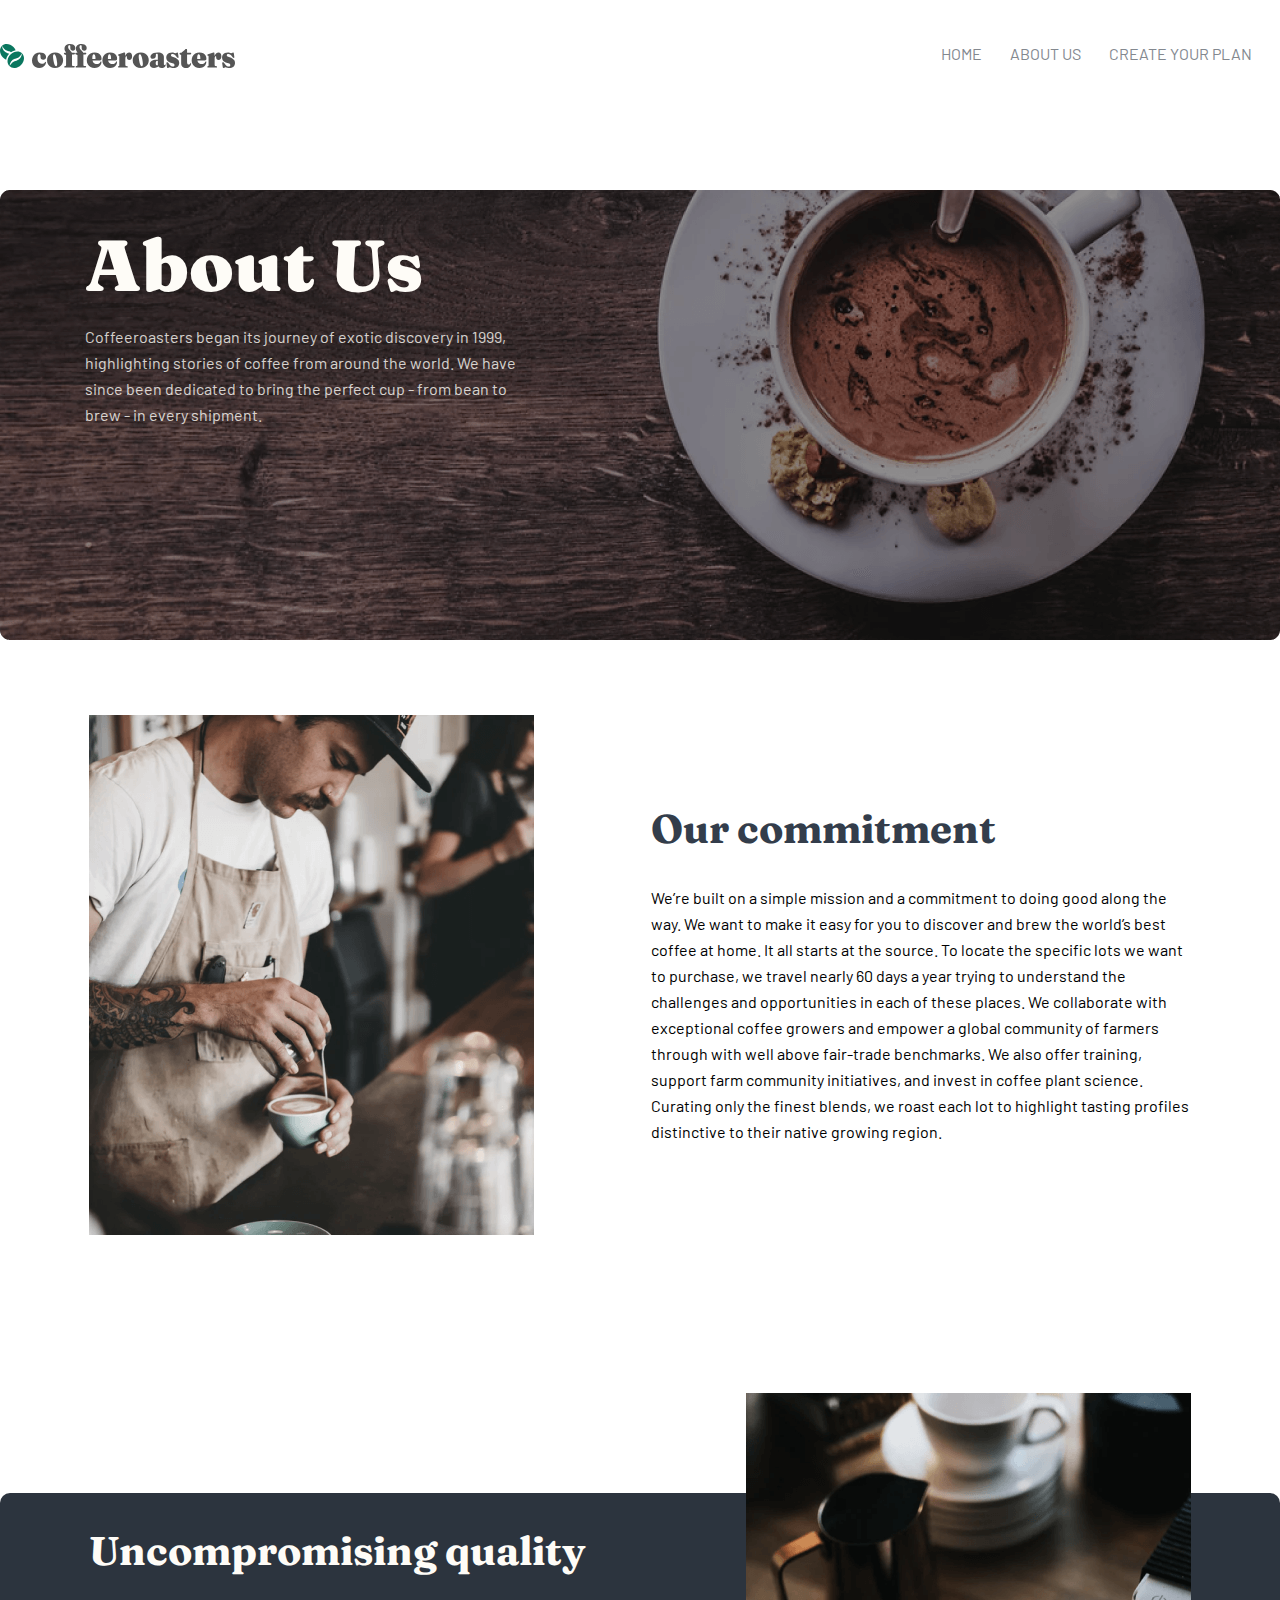
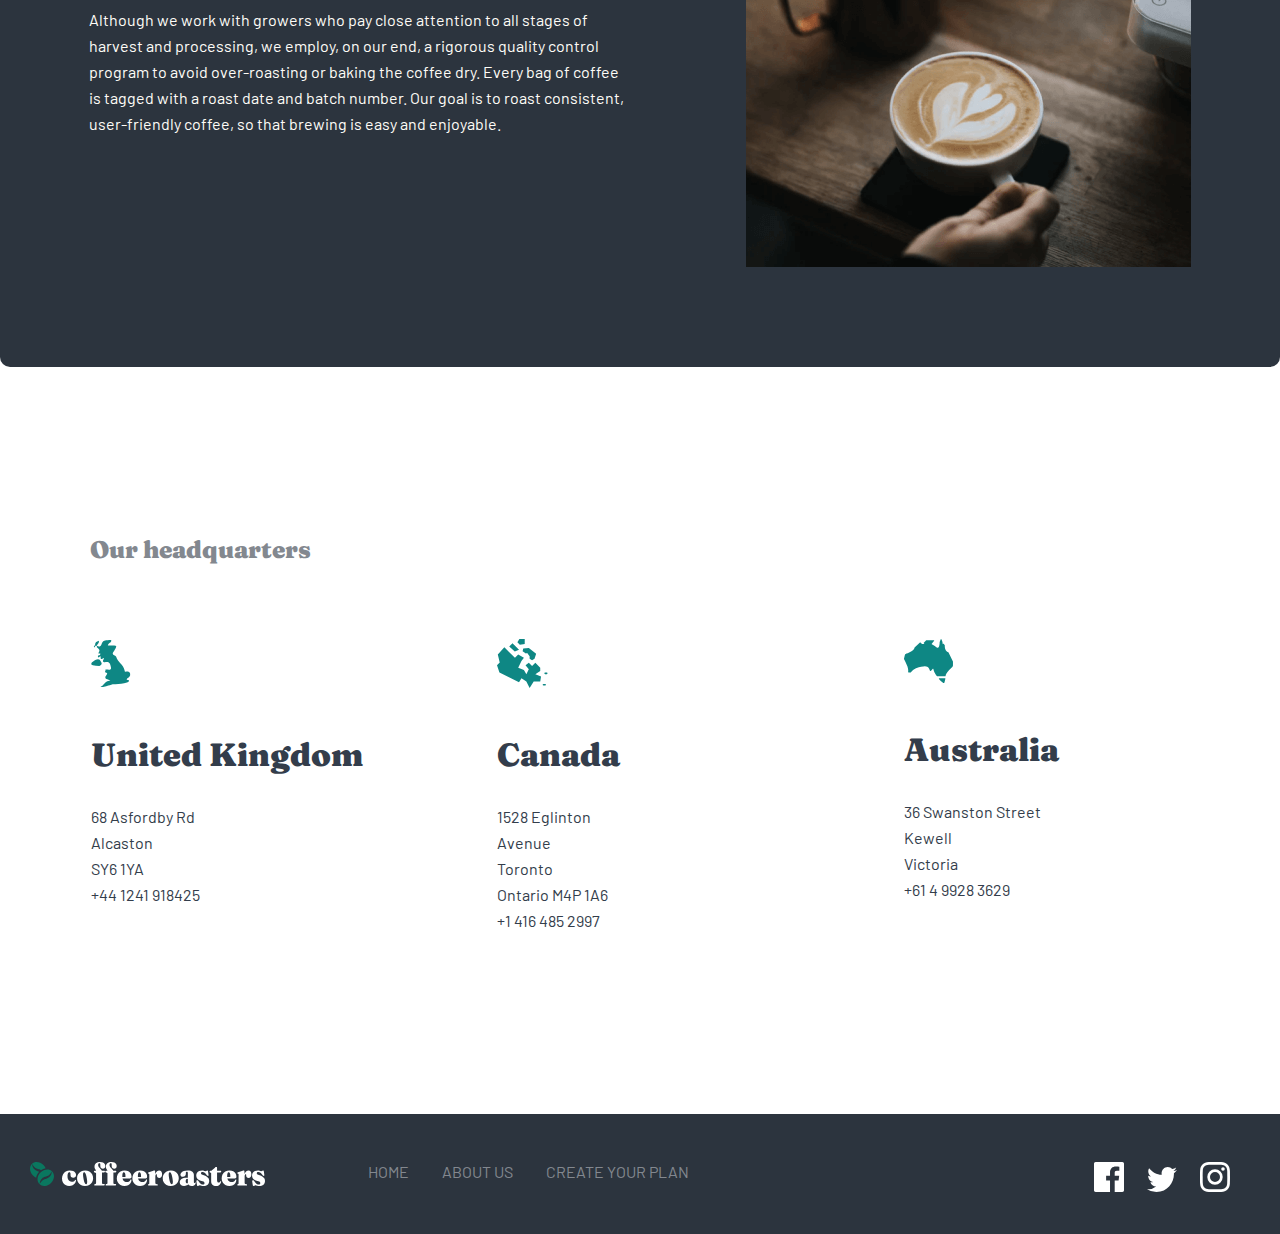
==== commit 8eb1bd6b: "Create your plan +" ====
--- a/html/about.html
+++ b/html/about.html
@@ -23,10 +23,10 @@
               <a class="header__hero-link" href="../index.html">HOME</a>
             </li>
             <li class="header__hero-item">
-              <a class="header__hero-link" href="">ABOUT US</a>
+              <a class="header__hero-link" href="../html/about.html">ABOUT US</a>
             </li>
             <li class="header__hero-item">
-              <a class="header__hero-link" href="">Create your plan</a>
+              <a class="header__hero-link" href="../html/plan.html">Create your plan</a>
             </li>
           </ul>
         </nav>
@@ -167,13 +167,13 @@
           <nav class="footer-nav">
             <ul class="footer-list">
               <li class="footer-item">
-                <a class="footer-link" href="">HOME</a>
+                <a class="footer-link" href="../index.html">HOME</a>
               </li>
               <li class="footer-item">
-                <a class="footer-link" href="">ABOUT US</a>
+                <a class="footer-link" href="../html/about.html">ABOUT US</a>
               </li>
               <li class="footer-item">
-                <a class="footer-link" href="">Create your plan</a>
+                <a class="footer-link" href="../html/plan.html">Create your plan</a>
               </li>
             </ul>
           </nav>
--- a/css/style.css
+++ b/css/style.css
@@ -9,34 +9,6 @@
     height: 100%;
     font-size: 62.5%;
 }
-body{
-    height: 100%;
-    font-family: "Barlow";
-    width: 100%;
-    font-weight: 400;
-    font-size: 1.6rem;
-    display: flex;
-    flex-direction: column;
-}
-.container{
-    width: 100%;
-    max-width: 1300px;
-    margin: 0 auto ;
-    padding: 0 30px;
-}
-main{
-    flex-grow: 1;
-}
-ul li{
-    list-style-type: none;
-}
-a{
-    text-decoration: none;
-}
-h1, h2, h3, h4, h5, h6{
-    font-family: "Fraunces 9pt";
-} 
-
 :root{
     /* color */
     --primary-color: #0E8784;
@@ -56,6 +28,8 @@
     /* font size */
     --main-font-size: 1.6rem;
     --main-line-height: 1.625;
+    --font-size-32: 3.2rem;
+    --font-size-24: 2.4rem ;
 
     /* big title */
     --title-big: 15rem;
@@ -71,15 +45,45 @@
 
     /* font-weight */
     --main-font-weight: 400;
+    --font-weight-900: 900;
 
     /* font_family */
     --main-font:  "Barlow", 'Gill Sans', 'Gill Sans MT', Calibri, 'Trebuchet MS', sans-serif;
+    --Fraunces-font: "Fraunces 9pt";
 
     /* nav size */
 
     --nav-font-size:1.2rem;
     --nav-line: 1.25;
 }
+body{
+    height: 100%;
+    font-family: "Barlow";
+    width: 100%;
+    font-weight: 400;
+    font-size: 1.6rem;
+    display: flex;
+    flex-direction: column;
+}
+.container{
+    width: 100%;
+    max-width: 1300px;
+    margin: 0 auto ;
+    padding: 0 30px;
+}
+main{
+    flex-grow: 1;
+}
+ul li{
+    list-style-type: none;
+}
+a{
+    text-decoration: none;
+}
+h1, h2, h3, h4, h5, h6{
+    font-family: "Fraunces 9pt";
+} 
+
 
 /* header */
 .header__hero {
@@ -108,10 +112,10 @@
     width: auto;
     height: 600px;
     background-image: url(../images/home-img/png/Bitmap.png);
-    padding: 114px 0;
-    padding-left: 85px;
-    background-position: cover;
+    padding: 114px 0 114px  85px;
+    background-position: center;
     background-repeat: no-repeat;
+    border-radius: 10px;
 }
 .section__one-title {
     width: 493px;
@@ -130,7 +134,6 @@
     color: var(--light-cream-big);
     margin-top: 32px;
     opacity: 80%;
-
 }
 .section__one-link {
     width: 217px;
@@ -432,7 +435,6 @@
 .about__section-four-box {
     width: 285px;
     height: 107px;
-
 }
 .about__section-four-h1 {
     width: 272px;
@@ -458,6 +460,239 @@
     color: var(--secondary-color);
     line-height: var(--main-line-height);
 }
+
+
+
+/* Create your plan  */
+
+.plan__section-one {
+    width: auto;
+    height: 600px;
+    background-image: url(../images/plan/plan-bg-img.png);
+    padding: 114px 0;
+    padding-left: 85px;
+    background-position: cover;
+    background-repeat: no-repeat;
+    border-radius: 10px;
+}
+.plan__section-one-title {
+    width: 493px;
+    height: 145px;
+    font-weight: 900;
+    font-size: 7.2rem;
+    line-height: 7.2rem;
+    color: var(--light-cream-big);
+    margin-top: 32px;
+    margin-bottom: -30px;
+}
+.plan__section-one-text {
+    width: 445px;
+    height: 78px;
+    font-weight: 400;
+    font-size: 1.6rem;
+    line-height: 26px;
+    color: var(--light-cream-big);
+    opacity: 80%
+}
+/* SECTION 2 */
+.plan__section-two{
+    width: auto;
+    height: 653px;
+    padding: 100px 80px;
+    background-color: #2C343E;
+    border-radius: 10px;
+    margin-bottom: 128px;
+}
+.line {
+    width: 800px;
+    height: 1px;
+    background-color: var(--pale-orange);
+    border: 0.5px solid var(--pale-orange);
+    display: flex;
+    justify-content: space-between;
+    align-items: center;
+    margin-bottom: 82px;
+    margin-top: 20px;
+    margin-left: 20px;
+}
+.line__box {
+    width: 31px;
+    height: 31px;
+    border: 2px solid var(--primary-color);
+    border-radius: 50%;
+}
+.line__box:nth-child(1){
+    margin-left: -15px;
+}
+.line__box:nth-child(3){
+    margin-right: -15px;
+}
+.plan__section-two-list {
+    display: grid;
+    grid-template-columns: 1fr 1fr 1fr;
+    gap: 80px;
+}
+.plan__section-iem-title {
+    width: 100px;
+    height: 72px;
+    font-size: var(--h1-size);
+    color: var(--pale-orange);
+    font-weight: var(--font-weight-900);
+    margin-bottom: 38px;
+}
+.plan__section-subtitle {
+    width: 255px;
+    height: 72px;
+    font-size: var(--font-size-32);
+    font-weight: var(--font-weight-900);
+    color: var(--light-cream-big);
+    margin-bottom: 42px;
+    line-height: var(--h2-line);
+}
+.plan__section-text {
+    width: 285px;
+    height: 130px;
+    font-size: var(--main-font-size);
+    font-weight: var(--main-font-weight);
+    color: var(--light-cream-big);
+}
+
+/* section 3 */
+.plan__section-three {
+    display: grid;
+    grid-template-columns: 1fr 1fr;
+    gap: 50px;
+}
+/* section 3 left */
+.plan__section-three-left-link {
+    display: flex;
+    margin-bottom: 24px;
+}
+.plan__section-three-left-title {
+    width: 30px;
+    height: 30px;
+    font-weight: var(--font-weight-900);
+    font-size: var(--font-size-24);
+    color: #333d4b70;
+    font-family: var(--Fraunces-font);
+}
+.plan__section-three-left-title:hover {
+    color: #0e878581;
+}
+.plan__section-three-left-text {
+    font-weight: var(--font-weight-900);
+    font-size: var(--font-size-24);
+    color: #333d4b70;
+    font-family: var(--Fraunces-font);
+    margin-left: 29px;
+}
+.plan__section-three-left-text:hover {
+    color: #2c343eab;
+}
+.plan__section-three-left-text:active {
+    color: var(--secondary-color);
+}
+.plan__section-three-left-line {
+    width: 255px;
+    height: 1px;
+    background-color: var(--grey);
+    border: none;
+    margin-bottom: 24px;
+}
+
+/* section 3 right */
+
+.section__three-right-mini{
+    display: flex;
+    align-items: center;
+    margin-bottom: 56px;
+}
+.section__three-right-title {
+    width: 700px;
+    height: 48px;
+    font-weight: var(--font-weight-900);
+    font-size: var(--h2-size);
+    line-height: var(--h2-line);
+    color: var(--grey);
+}
+.section__three-right-mini img {
+    width: 19px;
+    height: 12px;
+    font-size: var(--h2-size);
+}
+.section__three-right-list {
+    display: grid;
+    grid-template-columns: 1fr 1fr 1fr;
+    gap: 23px;
+    margin-bottom: 88px;
+}
+.section__three-right-item {
+    width: 228px;
+    height: 250px;
+    background-color: var(--option-defoult-color);
+    padding: 32px 28px;
+    border-radius: 8px;
+}
+.section__three-right-item:hover  { 
+    background-color: var(--pale-orange);
+}
+.section__three-right-item:active{ 
+    background-color: var(--primary-color);
+    color: var(--option-defoult-color);
+}
+.section3__title {
+    width: 175px;
+    height: 32px;
+    color: var(--secondary-color);
+    font-weight: var(--font-weight-900);
+    font-size: var(--font-size-24);
+    margin-bottom: 24px;
+}
+.section3__text {
+    font-size: var(--main-font-size);
+    line-height: var(--main-line-height);
+    font-weight: var(--main-font-weight);
+    color: var(--secondary-color);
+}
+.section__three-bottom {
+    width: 730px;
+    height: 208px;
+    background-color: var(--secondary-color);
+    padding: 27px 64px;
+    border-radius: 8px;
+}
+.section__three-bottom-title {
+    font-weight: var(--main-font-weight);
+    font-size: var(--main-font-size);
+    line-height: var(--main-line-height);
+    font-family: var(--main-font);
+    color: white;
+    margin-bottom: 8px;
+    text-transform: uppercase;
+}
+.section__three-bottom-text {
+    width: 500px;
+    height: 120px;
+    font-size: var(--font-size-24);
+    font-weight: var(--font-weight-900);
+    line-height: var(--main-line-height);
+    color: white;
+}
+.section__three-bottom-text span {
+    color: var(--primary-color);
+}
+.section__three-bottom-link{
+    margin-left: 515px;
+}
+
+
+
+
+
+
+
+
+
 
 
 
@@ -478,7 +713,7 @@
 only screen and (                min-resolution: 192dpi),
 only screen and (                min-resolution: 2dppx) { 
 
-
+    /* INDEX */
     .section__one {
         background-image: url(../images/png/Bitmap@2x.png);
     }
@@ -490,9 +725,13 @@
     .about__section-one{
         background-image: url(../images/about-img/png/hero-bg-img@2x.png);
     }
-
-
-
-}
-
-
+    /* PLAN */
+    .plan__section-one {
+        background-image: url(../images/plan/plan-bg-img@2x.png);
+    }
+
+
+
+}
+
+
